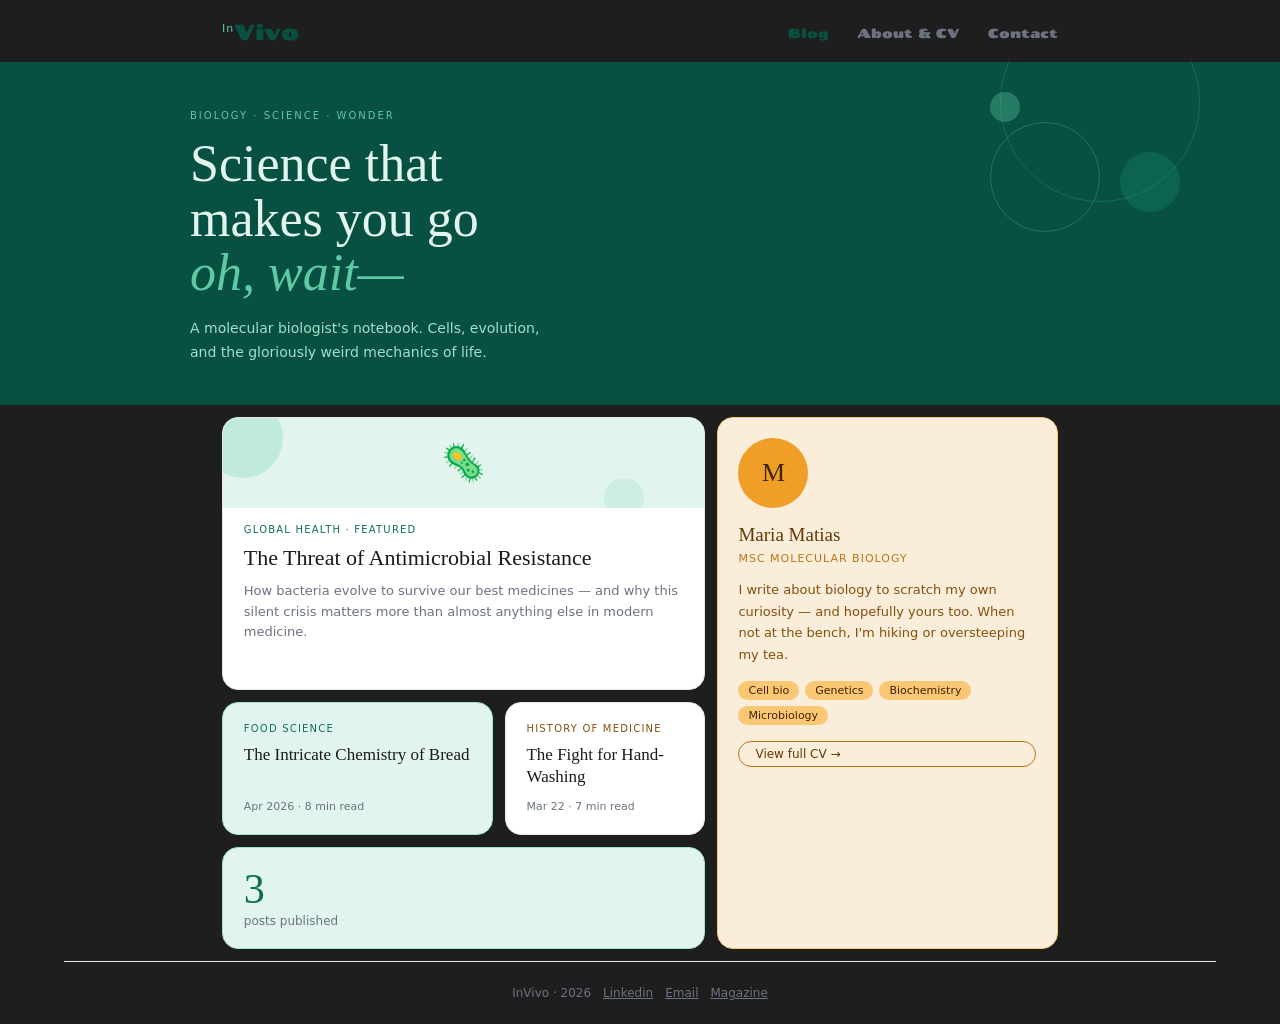
==== index.html @ fe53e02e "Add files via upload" ====
<!DOCTYPE html>
<html lang="en">
<head>
  <meta charset="UTF-8" />
  <meta name="viewport" content="width=device-width, initial-scale=1.0" />
  <title>InVivo — Biology, explained with genuine wonder</title>
  <link rel="preconnect" href="https://fonts.googleapis.com">
  <link rel="preconnect" href="https://fonts.gstatic.com" crossorigin>
  <link href="https://fonts.googleapis.com/css2?family=Chango&family=Chewy&family=Fira+Sans:ital,wght@0,100;0,200;0,300;0,400;0,500;0,600;0,700;0,800;0,900;1,100;1,200;1,300;1,400;1,500;1,600;1,700;1,800;1,900&family=Lato:ital,wght@0,100;0,300;0,400;0,700;0,900;1,100;1,300;1,400;1,700;1,900&display=swap" rel="stylesheet">
  <link rel="stylesheet" href="stylesindex.css">
</head>
<body>

  <!-- NAV -->
  <nav>
    <a href="index.html" class="logo" ><sup>In</sup>Vivo</a>
    <ul class="nav-links">
      <li><a href="index.html" class="active">Blog</a></li>
      <li><a href="about.html">About & CV</a></li>
      <li><a href="contact.html">Contact</a></li>
    </ul>
  </nav>

  <!-- HERO -->
  <div class="hero">
    <div class="hero-bubble hb1"></div>
    <div class="hero-bubble hb2"></div>
    <div class="hero-bubble hb3"></div>
    <div class="hero-bubble hb4"></div>
    <div class="hero-inner">
      <div class="hero-kicker">Biology · Science · Wonder</div>
      <h1 class="hero-title">
        Science that<br>
        makes you go<br>
        <em>oh, wait—</em>
      </h1>
      <p class="hero-sub">A molecular biologist's notebook. Cells, evolution, and the gloriously weird mechanics of life.</p>
    </div>
  </div>

  <!-- BENTO GRID -->
  <div class="bento-wrapper">
    <div class="bento">

      <!-- Featured post -->
      <article class="card g-main" onclick="location.href='amr.html'" style="cursor:pointer;">
        <div class="illo">
          <div class="illo-dot" style="width:80px;height:80px;left:-20px;top:-20px;"></div>
          <div class="illo-dot" style="width:40px;height:40px;right:60px;bottom:-10px;opacity:0.3;"></div>
          <div class="illo-emoji">🦠</div>
        </div>
        <div class="card-body" style="padding-top:1rem;">
          <div class="tag">Global Health · Featured</div>
          <h2 class="card-title lg">The Threat of Antimicrobial Resistance</h2>
          <p class="card-desc">How bacteria evolve to survive our best medicines — and why this silent crisis matters more than almost anything else in modern medicine.</p>
          <div class="card-meta">Jan 11 · 12 min read</div>
        </div>
      </article>

      <!-- About card -->
      <aside class="card amber-bg g-tall">
        <div class="card-body">
          <div class="about-avatar">M</div>
          <div class="about-name">Maria Matias</div>
          <div class="about-role">MSc Molecular Biology</div>
          <p class="about-bio">I write about biology to scratch my own curiosity — and hopefully yours too. When not at the bench, I'm hiking or oversteeping my tea.</p>
          <div class="about-tags">
            <span class="about-tag">Cell bio</span>
            <span class="about-tag">Genetics</span>
            <span class="about-tag">Biochemistry</span>
            <span class="about-tag">Microbiology</span>
          </div>
          <a href="about.html" class="about-cv-btn">View full CV →</a>
        </div>
      </aside>

      <!-- Small post 1 -->
      <article class="card teal-bg g-sm1" onclick="location.href='bread.html'" style="cursor:pointer;">
        <div class="card-body">
          <div class="tag">Food Science</div>
          <h2 class="card-title">The Intricate Chemistry of Bread</h2>
          <div class="card-meta">Apr 2026 · 8 min read</div>
        </div>
      </article>

      <!-- Small post 2 -->
      <article class="card g-sm2" onclick="location.href='handwashing.html'" style="cursor:pointer;">
        <div class="card-body">
          <div class="tag amber">History of Medicine</div>
          <h2 class="card-title">The Fight for Hand-Washing</h2>
          <div class="card-meta">Mar 22 · 7 min read</div>
        </div>
      </article>

      <!-- Stat card -->
      <div class="card teal-bg g-sq">
        <div class="card-body" style="justify-content:center;">
          <div class="stat-num">3</div>
          <div class="stat-label">posts published</div>
        </div>
      </div>

    </div>
  </div>

  <footer>
    
      <p>InVivo · 2026</p>
      
      <a href="https://www.linkedin.com/in/maria-jo%C3%A3o-matias-480b58301/">Linkedin</a>
      <a href="mailto:matias.joao.maria@gmail.com">Email</a>
      <a href="https://trufflers.github.io/stem-magazine/#home">Magazine</a>
      
    
  </footer>

</body>
</html>
---- stylesindex.css ----
*, *::before, *::after { box-sizing: border-box; margin: 0; padding: 0; }
 
    :root {
      --teal-dark:   #085041;
      --teal-mid:    #0F6E56;
      --teal-light:  #E1F5EE;
      --teal-border: #9FE1CB;
      --teal-bright: #5DCAA5;
      --amber-bg:    #FAEEDA;
      --amber-border:#FAC775;
      --amber-dark:  #633806;
      --amber-mid:   #854F0B;
      --amber-circle:#EF9F27;
      --text:        #1a1a1a;
      --text-muted:  #6b7280;
      --border:      #e5e7eb;
      --card-bg:     #ffffff;
      --body-bg:     #1e1e1e;
      --title: 'Chango';
      --serif: 'Lora', Georgia, serif;
      --sans:  'DM Sans', system-ui, sans-serif;
      --radius: 16px;
    }
 
    body {
      font-family: var(--sans);
      background: var(--body-bg);
      color: var(--text);
      min-height: 100vh;
    }
 
    /* ── NAV ── */
    nav {
      display: flex;
      align-items: center;
      justify-content: space-between;
      padding: 1.1rem 2rem;
      max-width: 900px;
      margin: 0 auto;
      font-family: 'Chango';
    }
 
    .logo {
      font-size: 22px;
      font-weight: 500;
      color: var(--teal-dark);
      letter-spacing: -0.5px;
      text-decoration: none;
    }
 
    .logo sup {
      font-size: 11px;
      color: var(--teal-bright);
      vertical-align: super;
      font-family: var(--sans);
      letter-spacing: 1px;
    }
 
    .nav-links {
      display: flex;
      gap: 1.75rem;
      list-style: none;
    }
 
    .nav-links a {
      font-size: 13px;
      color: var(--text-muted);
      text-decoration: none;
      transition: color 0.2s;
    }
 
    .nav-links a:hover { color: var(--teal-dark); }
    .nav-links a.active { color: var(--teal-dark); font-weight: 500; }
 
    /* ── HERO ── */
    .hero {
      background: var(--teal-dark);
      padding: 3rem 2rem 2.5rem;
      position: relative;
      overflow: hidden;
    }
 
    .hero-inner {
      max-width: 900px;
      margin: 0 auto;
      position: relative;
      z-index: 1;
    }
 
    .hero-kicker {
      font-size: 10px;
      letter-spacing: 2px;
      text-transform: uppercase;
      color: var(--teal-bright);
      margin-bottom: 1rem;
    }
 
    .hero-title {
      font-family: var(--serif);
      font-size: clamp(36px, 5vw, 52px);
      font-weight: 500;
      line-height: 1.05;
      color: var(--teal-light);
      max-width: 560px;
    }
 
    .hero-title em {
      color: var(--teal-bright);
      font-style: italic;
    }
 
    .hero-sub {
      font-size: 14px;
      color: var(--teal-border);
      margin-top: 1rem;
      max-width: 380px;
      line-height: 1.7;
    }
 
    /* Decorative bubbles */
    .hero-bubble {
      position: absolute;
      border-radius: 50%;
      pointer-events: none;
    }
 
    .hb1 { width: 200px; height: 200px; border: 1.5px solid #1D9E75; right: 80px; top: -60px; opacity: 0.4; }
    .hb2 { width: 110px; height: 110px; border: 1.5px solid var(--teal-bright); right: 180px; top: 60px; opacity: 0.3; }
    .hb3 { width: 60px; height: 60px; background: #1D9E75; right: 100px; top: 90px; opacity: 0.25; }
    .hb4 { width: 30px; height: 30px; background: var(--teal-bright); right: 260px; top: 30px; opacity: 0.35; }
 
    /* ── BENTO GRID ── */
    .bento-wrapper {
      max-width: 900px;
      margin: 0 auto;
      padding: 12px 2rem 0;
    }
 
    .bento {
      display: grid;
      grid-template-columns: repeat(12, minmax(0, 1fr));
      gap: 12px;
    }
 
    /* Card base */
    .card {
      border-radius: var(--radius);
      overflow: hidden;
      border: 0.5px solid var(--border);
      background: var(--card-bg);
      transition: transform 0.2s, box-shadow 0.2s;
      cursor: pointer;
    }
 
    .card:hover {
      transform: translateY(-2px);
      box-shadow: 0 6px 24px rgba(8, 80, 65, 0.1);
    }
 
    .card.teal-bg  { background: var(--teal-light); border-color: var(--teal-border); }
    .card.amber-bg { background: var(--amber-bg);   border-color: var(--amber-border); }
    .card.dark-bg  { background: var(--teal-dark);  border-color: var(--teal-mid); }
 
    /* Grid placements */
    .g-main  { grid-column: 1 / 8;  grid-row: 1; }
    .g-tall  { grid-column: 8 / 13; grid-row: 1 / 4; }
    .g-sm1   { grid-column: 1 / 5;  grid-row: 2; }
    .g-sm2   { grid-column: 5 / 8;  grid-row: 2; }
    .g-sq    { grid-column: 1 / 8;  grid-row: 3; }
 
    /* Card internals */
    .card-body {
      padding: 1.25rem 1.3rem 1.3rem;
      height: 100%;
      display: flex;
      flex-direction: column;
    }
 
    .tag {
      font-size: 10px;
      letter-spacing: 1.2px;
      text-transform: uppercase;
      font-weight: 500;
      color: var(--teal-mid);
      margin-bottom: 0.6rem;
    }
 
    .tag.amber { color: var(--amber-mid); }
    .tag.light { color: var(--teal-bright); }
 
    .card-title {
      font-family: var(--serif);
      font-size: 17px;
      font-weight: 500;
      line-height: 1.3;
      color: var(--text);
    }
 
    .card-title.lg    { font-size: 22px; }
    .card-title.light { color: var(--teal-light); }
    .card-title.sm    { font-size: 14px; }
 
    .card-desc {
      font-size: 13px;
      color: var(--text-muted);
      margin-top: 0.5rem;
      line-height: 1.6;
    }
 
    .card-meta {
      font-size: 11px;
      color: var(--text-muted);
      margin-top: auto;
      padding-top: 0.75rem;
    }
 
    .card-meta.light { color: var(--teal-border); }
 
    /* Illustration strip */
    .illo {
      display: flex;
      align-items: center;
      justify-content: center;
      background: var(--teal-light);
      height: 90px;
      position: relative;
      overflow: hidden;
    }
 
    .illo-emoji {
      font-size: 36px;
      position: relative;
      z-index: 1;
    }
 
    .illo-dot {
      position: absolute;
      border-radius: 50%;
      background: var(--teal-border);
      opacity: 0.5;
    }
 
    /* About / tall card */
    .about-avatar {
      width: 70px;
      height: 70px;
      border-radius: 50%;
      background: var(--amber-circle);
      display: flex;
      align-items: center;
      justify-content: center;
      font-family: var(--serif);
      font-size: 26px;
      color: #412402;
      margin-bottom: 1rem;
      flex-shrink: 0;
    }
 
    .about-name {
      font-family: var(--serif);
      font-size: 19px;
      font-weight: 500;
      color: var(--amber-dark);
      margin-bottom: 0.4rem;
    }
 
    .about-role {
      font-size: 11px;
      letter-spacing: 1px;
      text-transform: uppercase;
      color: #BA7517;
      margin-bottom: 0.9rem;
    }
 
    .about-bio {
      font-size: 13px;
      color: var(--amber-mid);
      line-height: 1.65;
    }
 
    .about-tags {
      display: flex;
      flex-wrap: wrap;
      gap: 6px;
      margin-top: 1rem;
    }
 
    .about-tag {
      font-size: 11px;
      background: var(--amber-border);
      color: #412402;
      border-radius: 20px;
      padding: 3px 10px;
    }
 
    .about-cv-btn {
      display: inline-block;
      margin-top: 1rem;
      font-size: 12px;
      border: 0.5px solid #BA7517;
      border-radius: 20px;
      padding: 5px 16px;
      color: var(--amber-dark);
      text-decoration: none;
      transition: background 0.2s;
    }
 
    .about-cv-btn:hover { background: var(--amber-border); }
 
    /* Wide dark card */
    .wide-inner {
      display: grid;
      grid-template-columns: 1fr 1fr;
      height: 100%;
    }
 
    .wide-left {
      padding: 1.25rem 1.3rem;
      display: flex;
      flex-direction: column;
    }
 
    .wide-right {
      background: var(--teal-dark);
      display: flex;
      align-items: center;
      justify-content: center;
      position: relative;
      overflow: hidden;
    }
 
    .wr-bubble {
      position: absolute;
      border-radius: 50%;
      border: 1.5px solid #1D9E75;
      opacity: 0.4;
    }
 
    /* Stat card */
    .stat-num {
      font-family: var(--serif);
      font-size: 42px;
      font-weight: 500;
      color: var(--teal-mid);
      line-height: 1;
    }
 
    .stat-label {
      font-size: 12px;
      color: var(--text-muted);
      margin-top: 0.25rem;
    }
 
    /* ── FOOTER ── */
    footer {
      display: flex;
      justify-content: center;
      align-items: center;
      padding: 1.5rem 2rem;
      margin-top: 12px;
      max-width: 90%;
      margin-left: auto;
      margin-right: auto;
      border-top: 0.5px solid var(--border);
      
      display: flex;
      flex-direction: row;
      gap: 12px;
    }
 
    footer p { font-size: 12px; color: var(--text-muted); }
    
 
    footer a {
      font-size: 12px;
      color: var(--text-muted);
    }
 
    footer a:hover { color: var(--teal-mid); }
 
    /* ── RESPONSIVE ── */
    @media (max-width: 720px) {
      nav { padding: 1rem 1.25rem; }
      .nav-links { gap: 1rem; }
      .bento-wrapper { padding: 12px 1.25rem 0; }
 
      .bento {
        grid-template-columns: repeat(2, minmax(0, 1fr));
      }
 
      .g-main, .g-tall, .g-sm1, .g-sm2, .g-sq {
        grid-column: auto;
        grid-row: auto;
      }
 
      .g-main  { grid-column: 1 / -1; }
      .g-tall  { grid-column: 1 / -1; }
    }
 
    @media (max-width: 480px) {
      .bento { grid-template-columns: 1fr; }
      .g-main, .g-sm1, .g-sm2, .g-sq { grid-column: 1 / -1; }
      .hero-title { font-size: 32px; }
      .hb1, .hb2, .hb3, .hb4 { display: none; }
    }
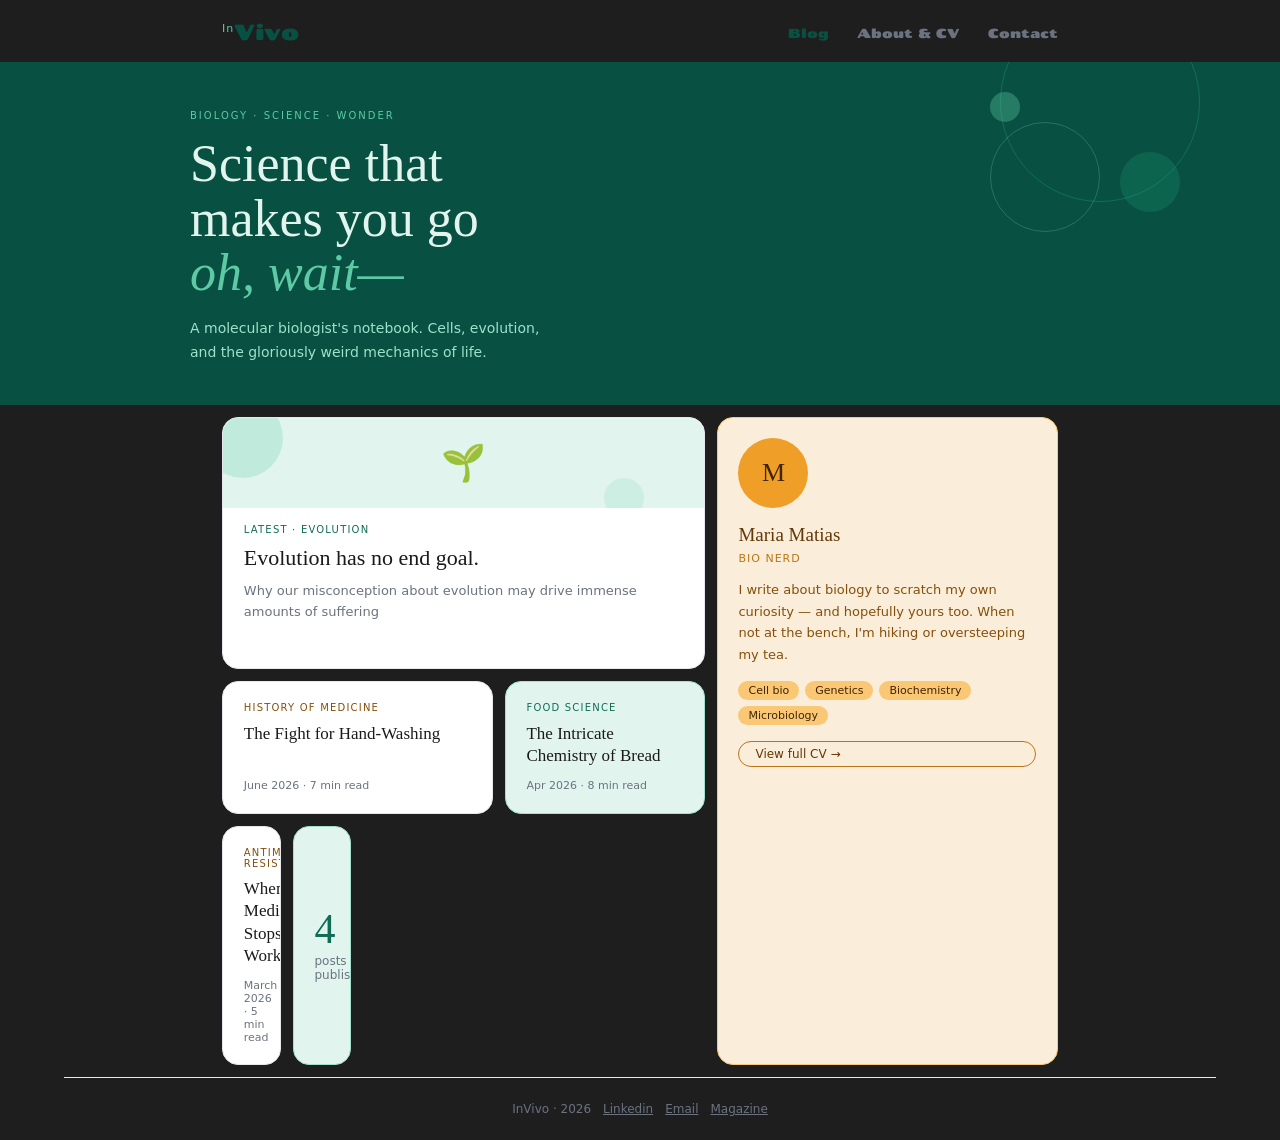
==== commit a7888332: "Update index.html" ====
--- a/index.html
+++ b/index.html
@@ -43,17 +43,17 @@
     <div class="bento">
 
       <!-- Featured post -->
-      <article class="card g-main" onclick="location.href='amr.html'" style="cursor:pointer;">
+      <article class="card g-main" onclick="location.href='evolution.html'" style="cursor:pointer;">
         <div class="illo">
           <div class="illo-dot" style="width:80px;height:80px;left:-20px;top:-20px;"></div>
           <div class="illo-dot" style="width:40px;height:40px;right:60px;bottom:-10px;opacity:0.3;"></div>
-          <div class="illo-emoji">🦠</div>
+          <div class="illo-emoji">🌱</div>
         </div>
         <div class="card-body" style="padding-top:1rem;">
-          <div class="tag">Global Health · Featured</div>
-          <h2 class="card-title lg">The Threat of Antimicrobial Resistance</h2>
-          <p class="card-desc">How bacteria evolve to survive our best medicines — and why this silent crisis matters more than almost anything else in modern medicine.</p>
-          <div class="card-meta">Jan 11 · 12 min read</div>
+          <div class="tag">Latest · Evolution</div>
+          <h2 class="card-title lg">Evolution has no end goal.</h2>
+          <p class="card-desc">Why our misconception about evolution may drive immense amounts of suffering</p>
+          <div class="card-meta">Aug 8 · 9 min read</div>
         </div>
       </article>
 
@@ -62,7 +62,7 @@
         <div class="card-body">
           <div class="about-avatar">M</div>
           <div class="about-name">Maria Matias</div>
-          <div class="about-role">MSc Molecular Biology</div>
+          <div class="about-role">Bio Nerd</div>
           <p class="about-bio">I write about biology to scratch my own curiosity — and hopefully yours too. When not at the bench, I'm hiking or oversteeping my tea.</p>
           <div class="about-tags">
             <span class="about-tag">Cell bio</span>
@@ -75,7 +75,16 @@
       </aside>
 
       <!-- Small post 1 -->
-      <article class="card teal-bg g-sm1" onclick="location.href='bread.html'" style="cursor:pointer;">
+      <article class="card g-sm1" onclick="location.href='handwashing.html'" style="cursor:pointer;">
+        <div class="card-body">
+          <div class="tag amber">History of Medicine</div>
+          <h2 class="card-title">The Fight for Hand-Washing</h2>
+          <div class="card-meta">June 2026 · 7 min read</div>
+        </div>
+      </article>
+
+      <!-- Small post 2 -->
+      <article class="card teal-bg g-sm2" onclick="location.href='bread.html'" style="cursor:pointer;">
         <div class="card-body">
           <div class="tag">Food Science</div>
           <h2 class="card-title">The Intricate Chemistry of Bread</h2>
@@ -83,19 +92,19 @@
         </div>
       </article>
 
-      <!-- Small post 2 -->
-      <article class="card g-sm2" onclick="location.href='handwashing.html'" style="cursor:pointer;">
+      <!-- Small post 3 -->
+      <article class="card g-sm3" onclick="location.href='amr.html'" style="cursor:pointer;">
         <div class="card-body">
-          <div class="tag amber">History of Medicine</div>
-          <h2 class="card-title">The Fight for Hand-Washing</h2>
-          <div class="card-meta">Mar 22 · 7 min read</div>
+          <div class="tag amber">Antimicrobial Resistance</div>
+          <h2 class="card-title">When Medicine Stops Working</h2>
+          <div class="card-meta">March 2026 · 5 min read</div>
         </div>
       </article>
 
       <!-- Stat card -->
-      <div class="card teal-bg g-sq">
+      <div class="card teal-bg g-sm4">
         <div class="card-body" style="justify-content:center;">
-          <div class="stat-num">3</div>
+          <div class="stat-num">4</div>
           <div class="stat-label">posts published</div>
         </div>
       </div>
@@ -115,4 +124,4 @@
   </footer>
 
 </body>
-</html>+</html>
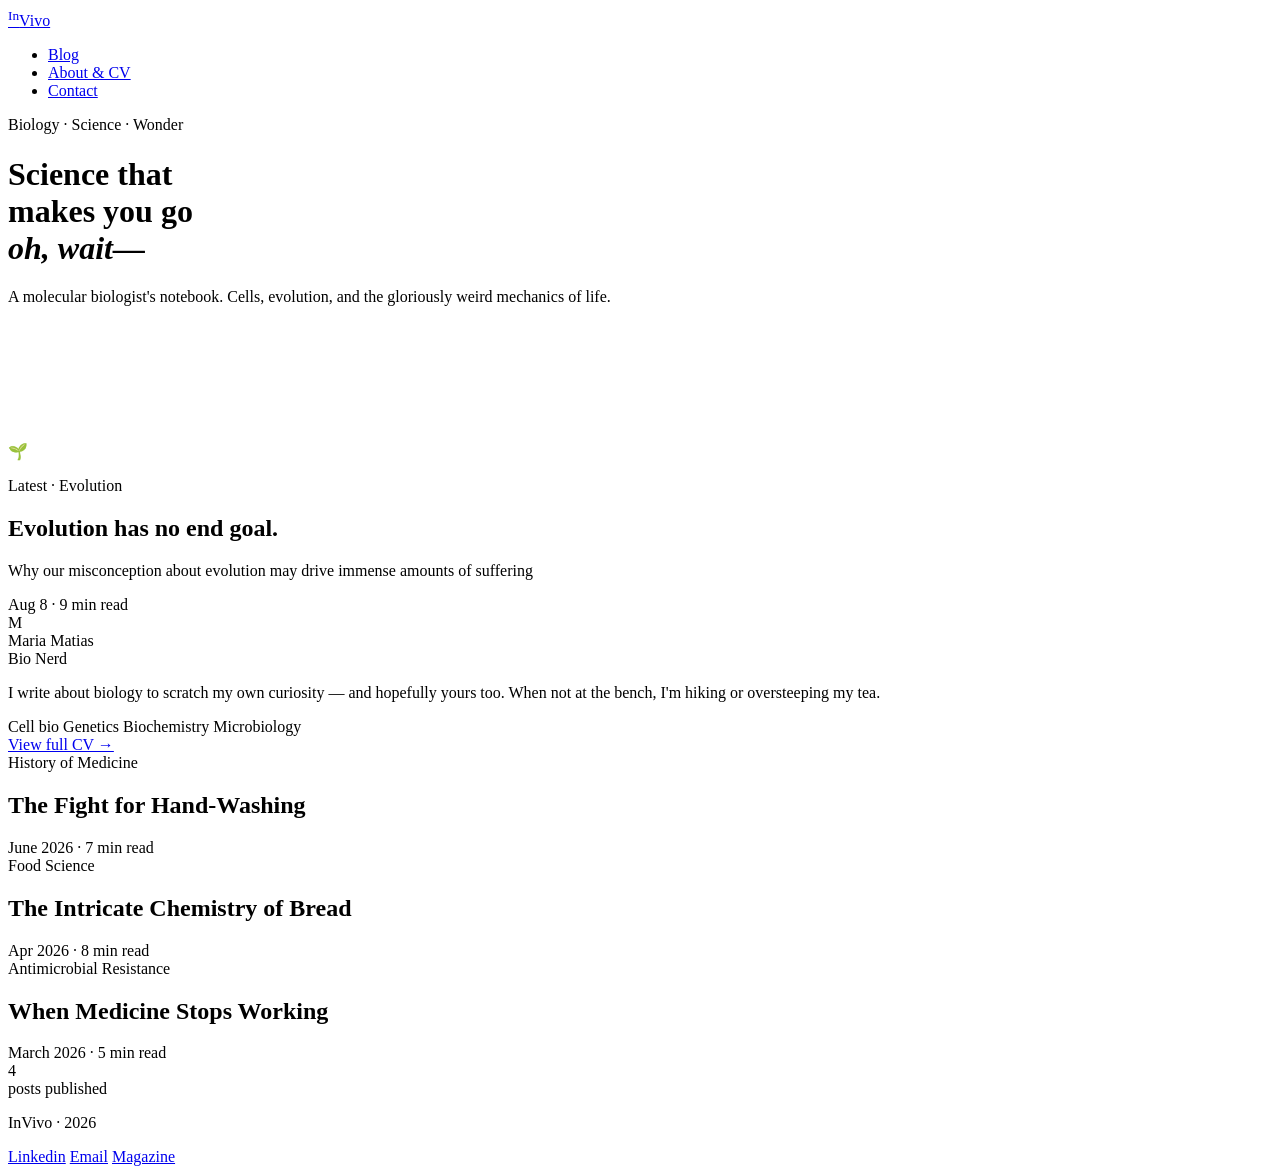
==== commit 0df256d0: "Update index.html" ====
--- a/index.html
+++ b/index.html
@@ -7,7 +7,7 @@
   <link rel="preconnect" href="https://fonts.googleapis.com">
   <link rel="preconnect" href="https://fonts.gstatic.com" crossorigin>
   <link href="https://fonts.googleapis.com/css2?family=Chango&family=Chewy&family=Fira+Sans:ital,wght@0,100;0,200;0,300;0,400;0,500;0,600;0,700;0,800;0,900;1,100;1,200;1,300;1,400;1,500;1,600;1,700;1,800;1,900&family=Lato:ital,wght@0,100;0,300;0,400;0,700;0,900;1,100;1,300;1,400;1,700;1,900&display=swap" rel="stylesheet">
-  <link rel="stylesheet" href="stylesindex.css">
+  <link rel="icon" type="image/x-icon" href="bacteria.png">
 </head>
 <body>
 
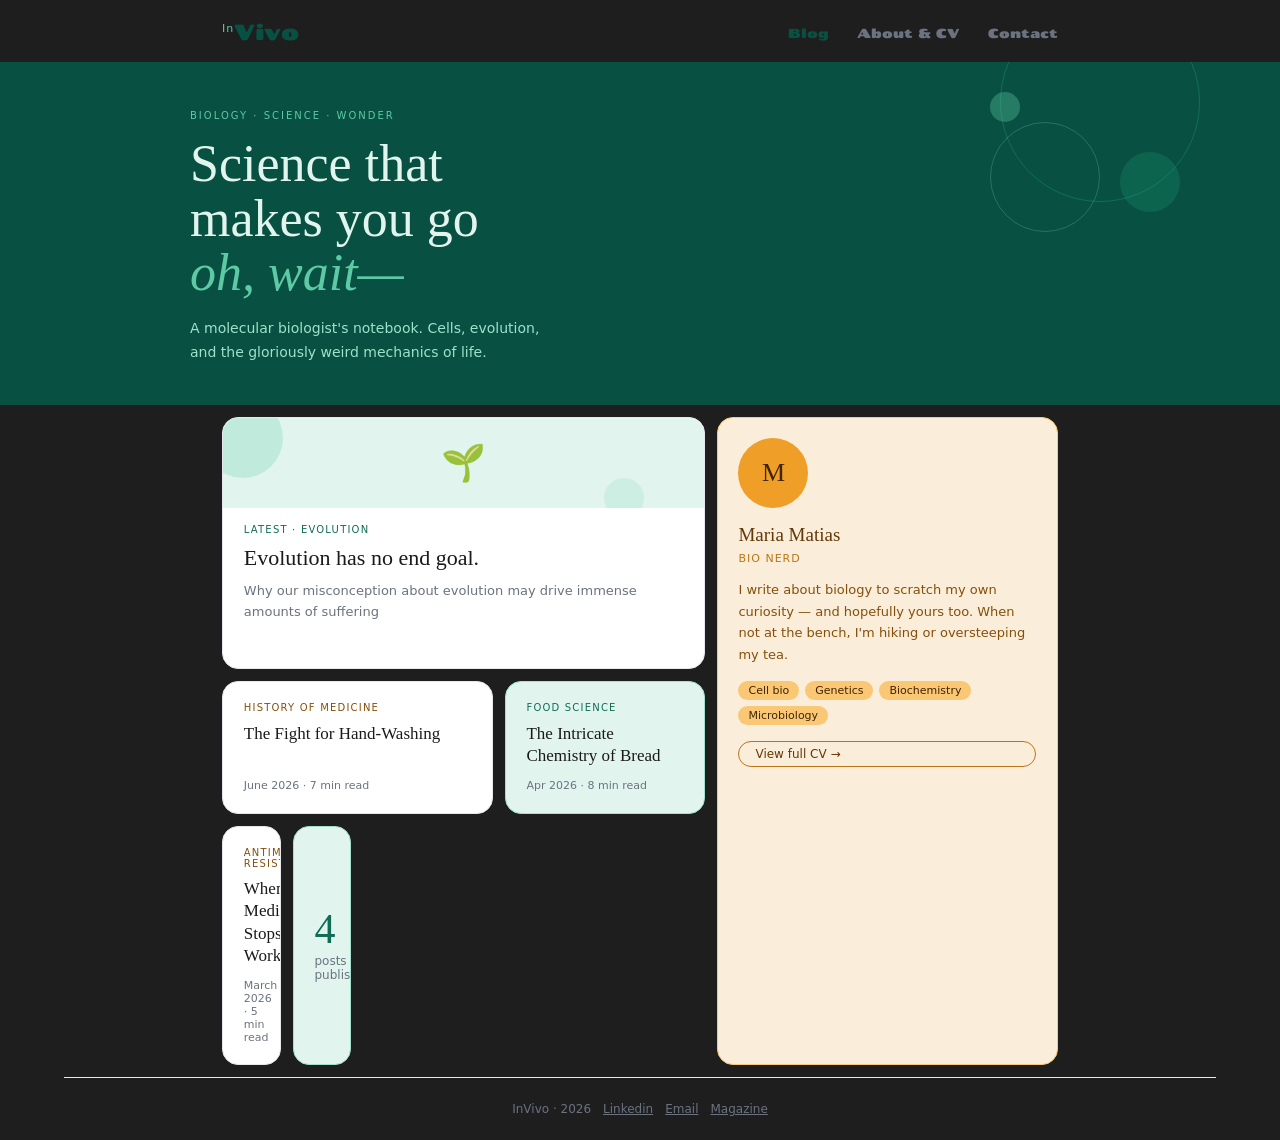
==== commit 5e600e0d: "Update index.html" ====
--- a/index.html
+++ b/index.html
@@ -8,6 +8,7 @@
   <link rel="preconnect" href="https://fonts.gstatic.com" crossorigin>
   <link href="https://fonts.googleapis.com/css2?family=Chango&family=Chewy&family=Fira+Sans:ital,wght@0,100;0,200;0,300;0,400;0,500;0,600;0,700;0,800;0,900;1,100;1,200;1,300;1,400;1,500;1,600;1,700;1,800;1,900&family=Lato:ital,wght@0,100;0,300;0,400;0,700;0,900;1,100;1,300;1,400;1,700;1,900&display=swap" rel="stylesheet">
   <link rel="icon" type="image/x-icon" href="bacteria.png">
+  <link rel="stylesheet" href="stylesindex.css">
 </head>
 <body>
 
--- a/stylesindex.css
+++ b/stylesindex.css
@@ -0,0 +1,405 @@
+*, *::before, *::after { box-sizing: border-box; margin: 0; padding: 0; }
+ 
+    :root {
+      --teal-dark:   #085041;
+      --teal-mid:    #0F6E56;
+      --teal-light:  #E1F5EE;
+      --teal-border: #9FE1CB;
+      --teal-bright: #5DCAA5;
+      --amber-bg:    #FAEEDA;
+      --amber-border:#FAC775;
+      --amber-dark:  #633806;
+      --amber-mid:   #854F0B;
+      --amber-circle:#EF9F27;
+      --text:        #1a1a1a;
+      --text-muted:  #6b7280;
+      --border:      #e5e7eb;
+      --card-bg:     #ffffff;
+      --body-bg:     #1e1e1e;
+      --title: 'Chango';
+      --serif: 'Lora', Georgia, serif;
+      --sans:  'DM Sans', system-ui, sans-serif;
+      --radius: 16px;
+    }
+ 
+    body {
+      font-family: var(--sans);
+      background: var(--body-bg);
+      color: var(--text);
+      min-height: 100vh;
+    }
+ 
+    /* ── NAV ── */
+    nav {
+      display: flex;
+      align-items: center;
+      justify-content: space-between;
+      padding: 1.1rem 2rem;
+      max-width: 900px;
+      margin: 0 auto;
+      font-family: 'Chango';
+    }
+ 
+    .logo {
+      font-size: 22px;
+      font-weight: 500;
+      color: var(--teal-dark);
+      letter-spacing: -0.5px;
+      text-decoration: none;
+    }
+ 
+    .logo sup {
+      font-size: 11px;
+      color: var(--teal-bright);
+      vertical-align: super;
+      font-family: var(--sans);
+      letter-spacing: 1px;
+    }
+ 
+    .nav-links {
+      display: flex;
+      gap: 1.75rem;
+      list-style: none;
+    }
+ 
+    .nav-links a {
+      font-size: 13px;
+      color: var(--text-muted);
+      text-decoration: none;
+      transition: color 0.2s;
+    }
+ 
+    .nav-links a:hover { color: var(--teal-dark); }
+    .nav-links a.active { color: var(--teal-dark); font-weight: 500; }
+ 
+    /* ── HERO ── */
+    .hero {
+      background: var(--teal-dark);
+      padding: 3rem 2rem 2.5rem;
+      position: relative;
+      overflow: hidden;
+    }
+ 
+    .hero-inner {
+      max-width: 900px;
+      margin: 0 auto;
+      position: relative;
+      z-index: 1;
+    }
+ 
+    .hero-kicker {
+      font-size: 10px;
+      letter-spacing: 2px;
+      text-transform: uppercase;
+      color: var(--teal-bright);
+      margin-bottom: 1rem;
+    }
+ 
+    .hero-title {
+      font-family: var(--serif);
+      font-size: clamp(36px, 5vw, 52px);
+      font-weight: 500;
+      line-height: 1.05;
+      color: var(--teal-light);
+      max-width: 560px;
+    }
+ 
+    .hero-title em {
+      color: var(--teal-bright);
+      font-style: italic;
+    }
+ 
+    .hero-sub {
+      font-size: 14px;
+      color: var(--teal-border);
+      margin-top: 1rem;
+      max-width: 380px;
+      line-height: 1.7;
+    }
+ 
+    /* Decorative bubbles */
+    .hero-bubble {
+      position: absolute;
+      border-radius: 50%;
+      pointer-events: none;
+    }
+ 
+    .hb1 { width: 200px; height: 200px; border: 1.5px solid #1D9E75; right: 80px; top: -60px; opacity: 0.4; }
+    .hb2 { width: 110px; height: 110px; border: 1.5px solid var(--teal-bright); right: 180px; top: 60px; opacity: 0.3; }
+    .hb3 { width: 60px; height: 60px; background: #1D9E75; right: 100px; top: 90px; opacity: 0.25; }
+    .hb4 { width: 30px; height: 30px; background: var(--teal-bright); right: 260px; top: 30px; opacity: 0.35; }
+ 
+    /* ── BENTO GRID ── */
+    .bento-wrapper {
+      max-width: 900px;
+      margin: 0 auto;
+      padding: 12px 2rem 0;
+    }
+ 
+    .bento {
+      display: grid;
+      grid-template-columns: repeat(12, minmax(0, 1fr));
+      gap: 12px;
+    }
+ 
+    /* Card base */
+    .card {
+      border-radius: var(--radius);
+      overflow: hidden;
+      border: 0.5px solid var(--border);
+      background: var(--card-bg);
+      transition: transform 0.2s, box-shadow 0.2s;
+      cursor: pointer;
+    }
+ 
+    .card:hover {
+      transform: translateY(-2px);
+      box-shadow: 0 6px 24px rgba(8, 80, 65, 0.1);
+    }
+ 
+    .card.teal-bg  { background: var(--teal-light); border-color: var(--teal-border); }
+    .card.amber-bg { background: var(--amber-bg);   border-color: var(--amber-border); }
+    .card.dark-bg  { background: var(--teal-dark);  border-color: var(--teal-mid); }
+ 
+    /* Grid placements */
+    .g-main  { grid-column: 1 / 8;  grid-row: 1; }
+    .g-tall  { grid-column: 8 / 13; grid-row: 1 / 4; }
+    .g-sm1   { grid-column: 1 / 5;  grid-row: 2; }
+    .g-sm2   { grid-column: 5 / 8;  grid-row: 2; }
+    .g-sq    { grid-column: 1 / 8;  grid-row: 3; }
+ 
+    /* Card internals */
+    .card-body {
+      padding: 1.25rem 1.3rem 1.3rem;
+      height: 100%;
+      display: flex;
+      flex-direction: column;
+    }
+ 
+    .tag {
+      font-size: 10px;
+      letter-spacing: 1.2px;
+      text-transform: uppercase;
+      font-weight: 500;
+      color: var(--teal-mid);
+      margin-bottom: 0.6rem;
+    }
+ 
+    .tag.amber { color: var(--amber-mid); }
+    .tag.light { color: var(--teal-bright); }
+ 
+    .card-title {
+      font-family: var(--serif);
+      font-size: 17px;
+      font-weight: 500;
+      line-height: 1.3;
+      color: var(--text);
+    }
+ 
+    .card-title.lg    { font-size: 22px; }
+    .card-title.light { color: var(--teal-light); }
+    .card-title.sm    { font-size: 14px; }
+ 
+    .card-desc {
+      font-size: 13px;
+      color: var(--text-muted);
+      margin-top: 0.5rem;
+      line-height: 1.6;
+    }
+ 
+    .card-meta {
+      font-size: 11px;
+      color: var(--text-muted);
+      margin-top: auto;
+      padding-top: 0.75rem;
+    }
+ 
+    .card-meta.light { color: var(--teal-border); }
+ 
+    /* Illustration strip */
+    .illo {
+      display: flex;
+      align-items: center;
+      justify-content: center;
+      background: var(--teal-light);
+      height: 90px;
+      position: relative;
+      overflow: hidden;
+    }
+ 
+    .illo-emoji {
+      font-size: 36px;
+      position: relative;
+      z-index: 1;
+    }
+ 
+    .illo-dot {
+      position: absolute;
+      border-radius: 50%;
+      background: var(--teal-border);
+      opacity: 0.5;
+    }
+ 
+    /* About / tall card */
+    .about-avatar {
+      width: 70px;
+      height: 70px;
+      border-radius: 50%;
+      background: var(--amber-circle);
+      display: flex;
+      align-items: center;
+      justify-content: center;
+      font-family: var(--serif);
+      font-size: 26px;
+      color: #412402;
+      margin-bottom: 1rem;
+      flex-shrink: 0;
+    }
+ 
+    .about-name {
+      font-family: var(--serif);
+      font-size: 19px;
+      font-weight: 500;
+      color: var(--amber-dark);
+      margin-bottom: 0.4rem;
+    }
+ 
+    .about-role {
+      font-size: 11px;
+      letter-spacing: 1px;
+      text-transform: uppercase;
+      color: #BA7517;
+      margin-bottom: 0.9rem;
+    }
+ 
+    .about-bio {
+      font-size: 13px;
+      color: var(--amber-mid);
+      line-height: 1.65;
+    }
+ 
+    .about-tags {
+      display: flex;
+      flex-wrap: wrap;
+      gap: 6px;
+      margin-top: 1rem;
+    }
+ 
+    .about-tag {
+      font-size: 11px;
+      background: var(--amber-border);
+      color: #412402;
+      border-radius: 20px;
+      padding: 3px 10px;
+    }
+ 
+    .about-cv-btn {
+      display: inline-block;
+      margin-top: 1rem;
+      font-size: 12px;
+      border: 0.5px solid #BA7517;
+      border-radius: 20px;
+      padding: 5px 16px;
+      color: var(--amber-dark);
+      text-decoration: none;
+      transition: background 0.2s;
+    }
+ 
+    .about-cv-btn:hover { background: var(--amber-border); }
+ 
+    /* Wide dark card */
+    .wide-inner {
+      display: grid;
+      grid-template-columns: 1fr 1fr;
+      height: 100%;
+    }
+ 
+    .wide-left {
+      padding: 1.25rem 1.3rem;
+      display: flex;
+      flex-direction: column;
+    }
+ 
+    .wide-right {
+      background: var(--teal-dark);
+      display: flex;
+      align-items: center;
+      justify-content: center;
+      position: relative;
+      overflow: hidden;
+    }
+ 
+    .wr-bubble {
+      position: absolute;
+      border-radius: 50%;
+      border: 1.5px solid #1D9E75;
+      opacity: 0.4;
+    }
+ 
+    /* Stat card */
+    .stat-num {
+      font-family: var(--serif);
+      font-size: 42px;
+      font-weight: 500;
+      color: var(--teal-mid);
+      line-height: 1;
+    }
+ 
+    .stat-label {
+      font-size: 12px;
+      color: var(--text-muted);
+      margin-top: 0.25rem;
+    }
+ 
+    /* ── FOOTER ── */
+    footer {
+      display: flex;
+      justify-content: center;
+      align-items: center;
+      padding: 1.5rem 2rem;
+      margin-top: 12px;
+      max-width: 90%;
+      margin-left: auto;
+      margin-right: auto;
+      border-top: 0.5px solid var(--border);
+      
+      display: flex;
+      flex-direction: row;
+      gap: 12px;
+    }
+ 
+    footer p { font-size: 12px; color: var(--text-muted); }
+    
+ 
+    footer a {
+      font-size: 12px;
+      color: var(--text-muted);
+    }
+ 
+    footer a:hover { color: var(--teal-mid); }
+ 
+    /* ── RESPONSIVE ── */
+    @media (max-width: 720px) {
+      nav { padding: 1rem 1.25rem; }
+      .nav-links { gap: 1rem; }
+      .bento-wrapper { padding: 12px 1.25rem 0; }
+ 
+      .bento {
+        grid-template-columns: repeat(2, minmax(0, 1fr));
+      }
+ 
+      .g-main, .g-tall, .g-sm1, .g-sm2, .g-sq {
+        grid-column: auto;
+        grid-row: auto;
+      }
+ 
+      .g-main  { grid-column: 1 / -1; }
+      .g-tall  { grid-column: 1 / -1; }
+    }
+ 
+    @media (max-width: 480px) {
+      .bento { grid-template-columns: 1fr; }
+      .g-main, .g-sm1, .g-sm2, .g-sq { grid-column: 1 / -1; }
+      .hero-title { font-size: 32px; }
+      .hb1, .hb2, .hb3, .hb4 { display: none; }
+    }
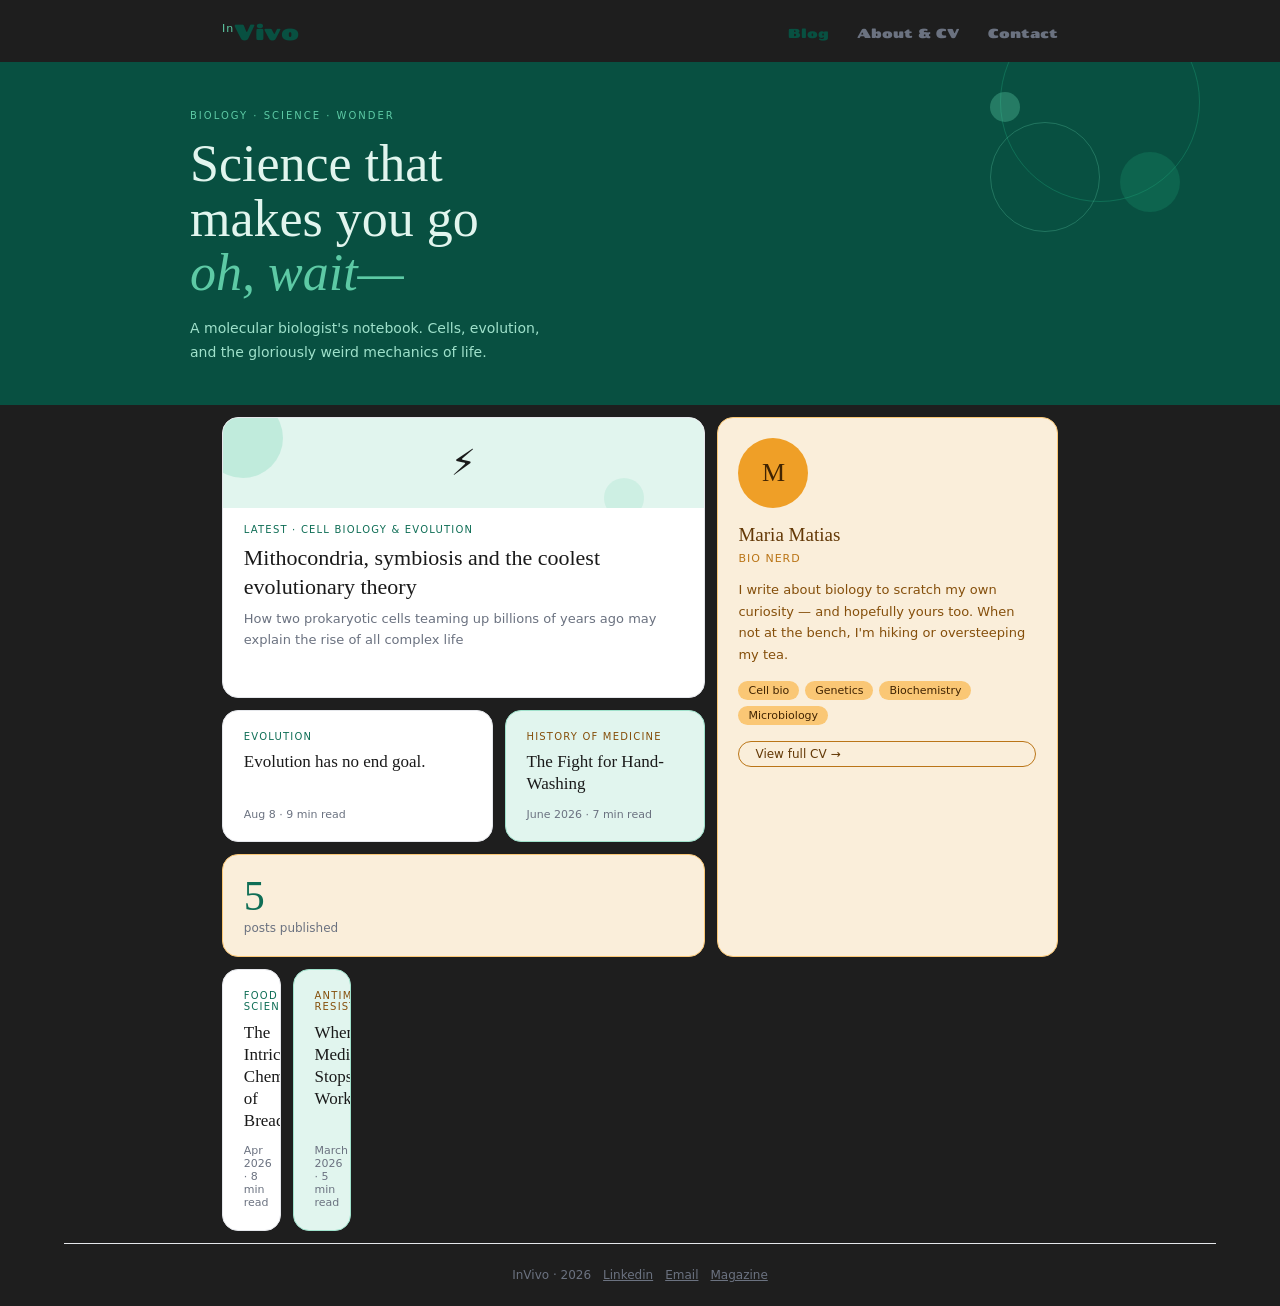
==== commit cbebb749: "Update index.html" ====
--- a/index.html
+++ b/index.html
@@ -7,7 +7,6 @@
   <link rel="preconnect" href="https://fonts.googleapis.com">
   <link rel="preconnect" href="https://fonts.gstatic.com" crossorigin>
   <link href="https://fonts.googleapis.com/css2?family=Chango&family=Chewy&family=Fira+Sans:ital,wght@0,100;0,200;0,300;0,400;0,500;0,600;0,700;0,800;0,900;1,100;1,200;1,300;1,400;1,500;1,600;1,700;1,800;1,900&family=Lato:ital,wght@0,100;0,300;0,400;0,700;0,900;1,100;1,300;1,400;1,700;1,900&display=swap" rel="stylesheet">
-  <link rel="icon" type="image/x-icon" href="bacteria.png">
   <link rel="stylesheet" href="stylesindex.css">
 </head>
 <body>
@@ -44,17 +43,17 @@
     <div class="bento">
 
       <!-- Featured post -->
-      <article class="card g-main" onclick="location.href='evolution.html'" style="cursor:pointer;">
+      <article class="card g-main" onclick="location.href='mitochondria.html'" style="cursor:pointer;">
         <div class="illo">
           <div class="illo-dot" style="width:80px;height:80px;left:-20px;top:-20px;"></div>
           <div class="illo-dot" style="width:40px;height:40px;right:60px;bottom:-10px;opacity:0.3;"></div>
-          <div class="illo-emoji">🌱</div>
+          <div class="illo-emoji">⚡</div>
         </div>
         <div class="card-body" style="padding-top:1rem;">
-          <div class="tag">Latest · Evolution</div>
-          <h2 class="card-title lg">Evolution has no end goal.</h2>
-          <p class="card-desc">Why our misconception about evolution may drive immense amounts of suffering</p>
-          <div class="card-meta">Aug 8 · 9 min read</div>
+          <div class="tag">Latest · Cell Biology & Evolution</div>
+          <h2 class="card-title lg">Mithocondria, symbiosis and the coolest evolutionary theory</h2>
+          <p class="card-desc">How two prokaryotic cells teaming up billions of years ago may explain the rise of all complex life</p>
+          <div class="card-meta">Aug 2026 · 11 min read</div>
         </div>
       </article>
 
@@ -76,7 +75,16 @@
       </aside>
 
       <!-- Small post 1 -->
-      <article class="card g-sm1" onclick="location.href='handwashing.html'" style="cursor:pointer;">
+      <article class="card g-sm1" onclick="location.href='evolution.html'" style="cursor:pointer;">
+        <div class="card-body">
+          <div class="tag">Evolution</div>
+          <h2 class="card-title">Evolution has no end goal.</h2>
+          <div class="card-meta">Aug 8 · 9 min read</div>
+        </div>
+      </article>
+
+      <!-- Small post 2 -->
+      <article class="card teal-bg g-sm2" onclick="location.href='handwashing.html'" style="cursor:pointer;">
         <div class="card-body">
           <div class="tag amber">History of Medicine</div>
           <h2 class="card-title">The Fight for Hand-Washing</h2>
@@ -84,8 +92,8 @@
         </div>
       </article>
 
-      <!-- Small post 2 -->
-      <article class="card teal-bg g-sm2" onclick="location.href='bread.html'" style="cursor:pointer;">
+      <!-- Small post 3 -->
+      <article class="card g-sm3" onclick="location.href='bread.html'" style="cursor:pointer;">
         <div class="card-body">
           <div class="tag">Food Science</div>
           <h2 class="card-title">The Intricate Chemistry of Bread</h2>
@@ -93,8 +101,8 @@
         </div>
       </article>
 
-      <!-- Small post 3 -->
-      <article class="card g-sm3" onclick="location.href='amr.html'" style="cursor:pointer;">
+      <!-- Small post 4 -->
+      <article class="card teal-bg g-sm4" onclick="location.href='amr.html'" style="cursor:pointer;">
         <div class="card-body">
           <div class="tag amber">Antimicrobial Resistance</div>
           <h2 class="card-title">When Medicine Stops Working</h2>
@@ -103,9 +111,9 @@
       </article>
 
       <!-- Stat card -->
-      <div class="card teal-bg g-sm4">
+      <div class="card amber-bg g-sq">
         <div class="card-body" style="justify-content:center;">
-          <div class="stat-num">4</div>
+          <div class="stat-num">5</div>
           <div class="stat-label">posts published</div>
         </div>
       </div>
